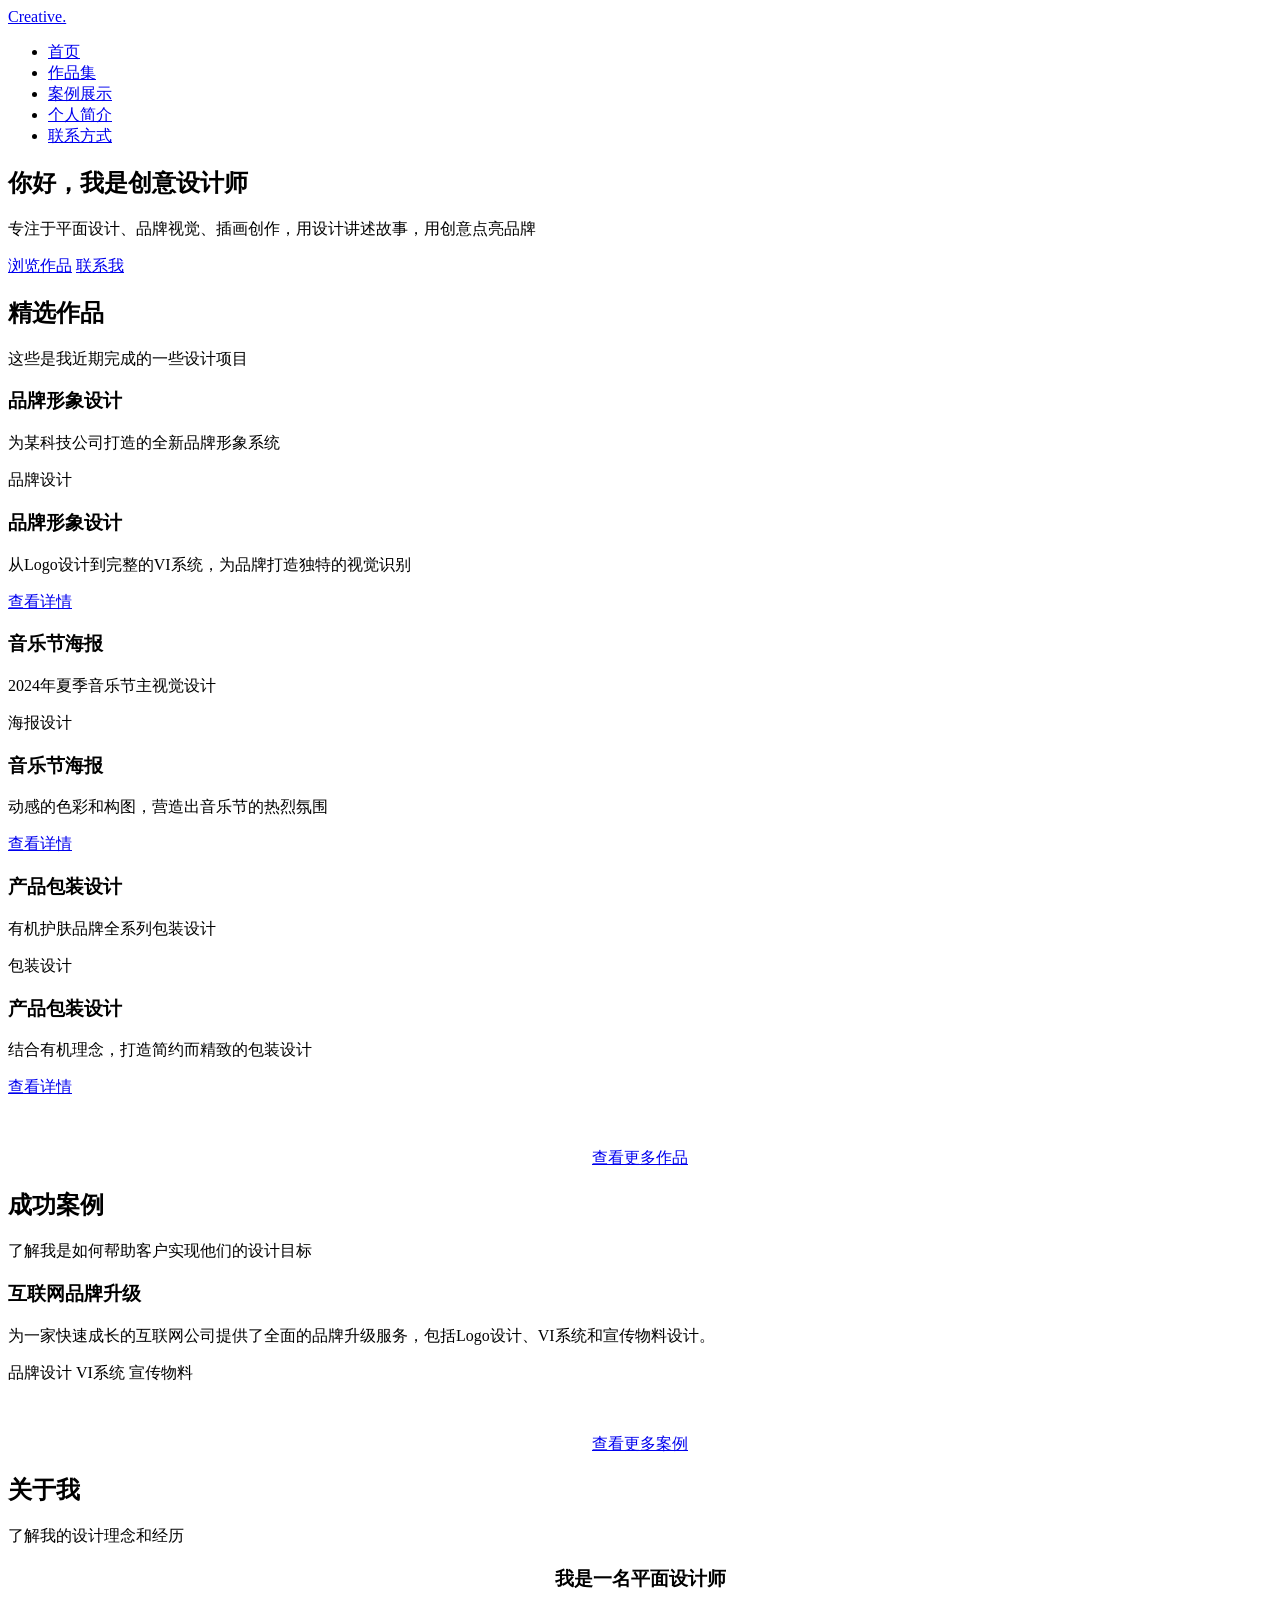
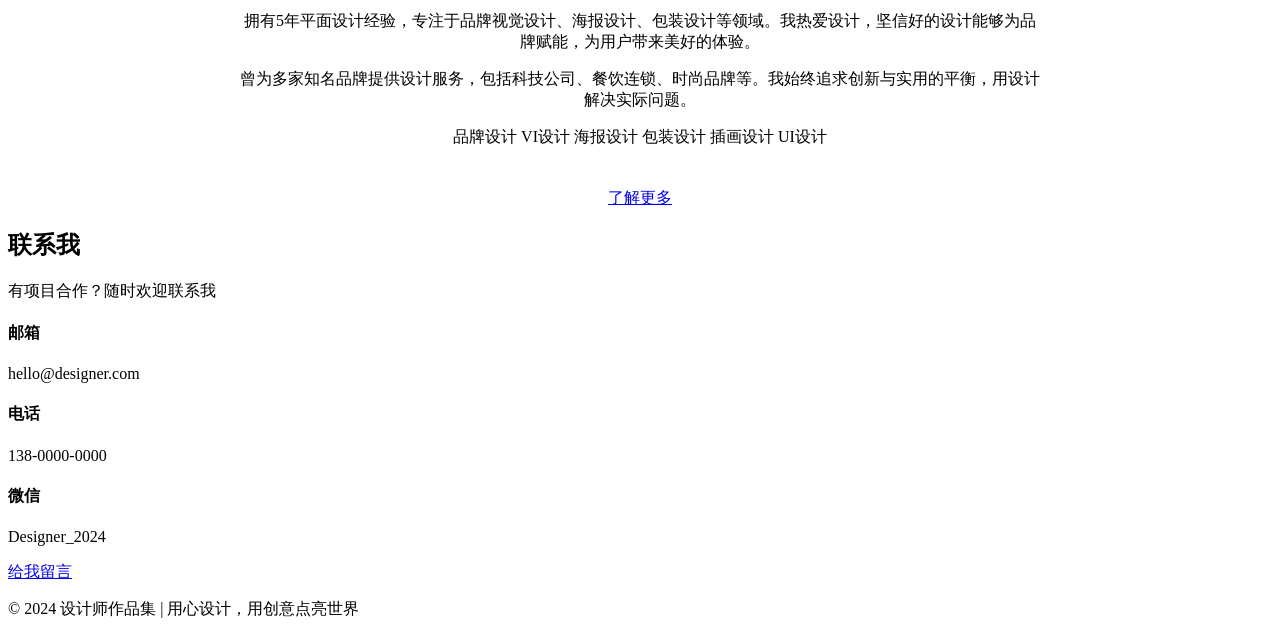
==== index.html @ 2ac720ab "Add files via upload" ====
<!DOCTYPE html>
<html lang="zh-CN">
<head>
    <meta charset="UTF-8">
    <meta name="viewport" content="width=device-width, initial-scale=1.0">
    <title>设计师作品集 - 创意设计工作室</title>
    <link rel="stylesheet" href="styles.css">
</head>
<body>
    <header>
        <nav>
            <a href="index.html" class="logo">Creative.</a>
            <ul class="nav-links">
                <li><a href="index.html" class="active">首页</a></li>
                <li><a href="portfolio.html">作品集</a></li>
                <li><a href="cases.html">案例展示</a></li>
                <li><a href="about.html">个人简介</a></li>
                <li><a href="contact.html">联系方式</a></li>
            </ul>
            <div class="menu-toggle">
                <span></span>
                <span></span>
                <span></span>
            </div>
        </nav>
    </header>

    <section class="hero">
        <div class="hero-content">
            <h1>你好，我是<span>创意设计师</span></h1>
            <p>专注于平面设计、品牌视觉、插画创作，用设计讲述故事，用创意点亮品牌</p>
            <div>
                <a href="portfolio.html" class="btn">浏览作品</a>
                <a href="contact.html" class="btn btn-secondary">联系我</a>
            </div>
        </div>
    </section>

    <section id="portfolio" class="section">
        <div class="section-title">
            <h2>精选<span>作品</span></h2>
            <p>这些是我近期完成的一些设计项目</p>
        </div>
        <div class="portfolio-grid">
            <div class="portfolio-card">
                <div class="portfolio-card-inner">
                    <div class="portfolio-card-front">
                        <div class="portfolio-image">
                            <img src="images/work-1.jpg" alt="品牌设计" onerror="this.style.display='none'">
                        </div>
                        <div class="portfolio-info">
                            <h3>品牌形象设计</h3>
                            <p>为某科技公司打造的全新品牌形象系统</p>
                            <span class="portfolio-tag">品牌设计</span>
                        </div>
                    </div>
                    <div class="portfolio-card-back">
                        <h3>品牌形象设计</h3>
                        <p>从Logo设计到完整的VI系统，为品牌打造独特的视觉识别</p>
                        <a href="project-branding.html" class="btn">查看详情</a>
                    </div>
                </div>
            </div>
            <div class="portfolio-card">
                <div class="portfolio-card-inner">
                    <div class="portfolio-card-front">
                        <div class="portfolio-image">
                            <img src="images/work-4.jpg" alt="海报设计" onerror="this.style.display='none'">
                        </div>
                        <div class="portfolio-info">
                            <h3>音乐节海报</h3>
                            <p>2024年夏季音乐节主视觉设计</p>
                            <span class="portfolio-tag">海报设计</span>
                        </div>
                    </div>
                    <div class="portfolio-card-back">
                        <h3>音乐节海报</h3>
                        <p>动感的色彩和构图，营造出音乐节的热烈氛围</p>
                        <a href="project-poster.html" class="btn">查看详情</a>
                    </div>
                </div>
            </div>
            <div class="portfolio-card">
                <div class="portfolio-card-inner">
                    <div class="portfolio-card-front">
                        <div class="portfolio-image">
                            <img src="images/work-7.jpg" alt="包装设计" onerror="this.style.display='none'">
                        </div>
                        <div class="portfolio-info">
                            <h3>产品包装设计</h3>
                            <p>有机护肤品牌全系列包装设计</p>
                            <span class="portfolio-tag">包装设计</span>
                        </div>
                    </div>
                    <div class="portfolio-card-back">
                        <h3>产品包装设计</h3>
                        <p>结合有机理念，打造简约而精致的包装设计</p>
                        <a href="project-packaging.html" class="btn">查看详情</a>
                    </div>
                </div>
            </div>
        </div>
        <div style="text-align: center; margin-top: 50px;">
            <a href="portfolio.html" class="btn">查看更多作品</a>
        </div>
    </section>

    <section id="cases" class="section">
        <div class="section-title">
            <h2>成功<span>案例</span></h2>
            <p>了解我是如何帮助客户实现他们的设计目标</p>
        </div>
        <div class="cases-container">
            <div class="case-item">
                <div class="case-image">
                    <img src="images/case-1.jpg" alt="案例1" onerror="this.style.display='none'">
                </div>
                <div class="case-content">
                    <h3>互联网品牌升级</h3>
                    <p>为一家快速成长的互联网公司提供了全面的品牌升级服务，包括Logo设计、VI系统和宣传物料设计。</p>
                    <div class="case-meta">
                        <span>品牌设计</span>
                        <span>VI系统</span>
                        <span>宣传物料</span>
                    </div>
                </div>
            </div>
        </div>
        <div style="text-align: center; margin-top: 50px;">
            <a href="cases.html" class="btn">查看更多案例</a>
        </div>
    </section>

    <section id="about" class="section">
        <div class="section-title">
            <h2>关于<span>我</span></h2>
            <p>了解我的设计理念和经历</p>
        </div>
        <div class="about-container" style="grid-template-columns: 1fr;">
            <div class="about-content" style="text-align: center; max-width: 800px; margin: 0 auto;">
                <h3>我是<span>一名平面设计师</span></h3>
                <p>拥有5年平面设计经验，专注于品牌视觉设计、海报设计、包装设计等领域。我热爱设计，坚信好的设计能够为品牌赋能，为用户带来美好的体验。</p>
                <p>曾为多家知名品牌提供设计服务，包括科技公司、餐饮连锁、时尚品牌等。我始终追求创新与实用的平衡，用设计解决实际问题。</p>
                <div class="skills">
                    <span class="skill-tag">品牌设计</span>
                    <span class="skill-tag">VI设计</span>
                    <span class="skill-tag">海报设计</span>
                    <span class="skill-tag">包装设计</span>
                    <span class="skill-tag">插画设计</span>
                    <span class="skill-tag">UI设计</span>
                </div>
                <div style="margin-top: 40px;">
                    <a href="about.html" class="btn">了解更多</a>
                </div>
            </div>
        </div>
    </section>

    <section id="contact" class="section">
        <div class="section-title">
            <h2>联系<span>我</span></h2>
            <p>有项目合作？随时欢迎联系我</p>
        </div>
        <div class="contact-container">
            <div class="contact-info">
                <div class="contact-item">
                    <h4>邮箱</h4>
                    <p>hello@designer.com</p>
                </div>
                <div class="contact-item">
                    <h4>电话</h4>
                    <p>138-0000-0000</p>
                </div>
                <div class="contact-item">
                    <h4>微信</h4>
                    <p>Designer_2024</p>
                </div>
            </div>
            <a href="contact.html" class="btn">给我留言</a>
        </div>
    </section>

    <footer>
        <p>© 2024 设计师作品集 | 用心设计，用创意点亮世界</p>
    </footer>

    <script src="script.js"></script>
    <script src="particles.js"></script>
    <script src="bubbles.js"></script>
    <script>
        document.addEventListener('DOMContentLoaded', function() {
            const heroSection = document.querySelector('.hero');
            if (heroSection) {
                new ParticleEffect(heroSection);
            }
            
            const sections = document.querySelectorAll('.section');
            sections.forEach(section => {
                new BubbleEffect(section);
            });
        });
    </script>
</body>
</html>
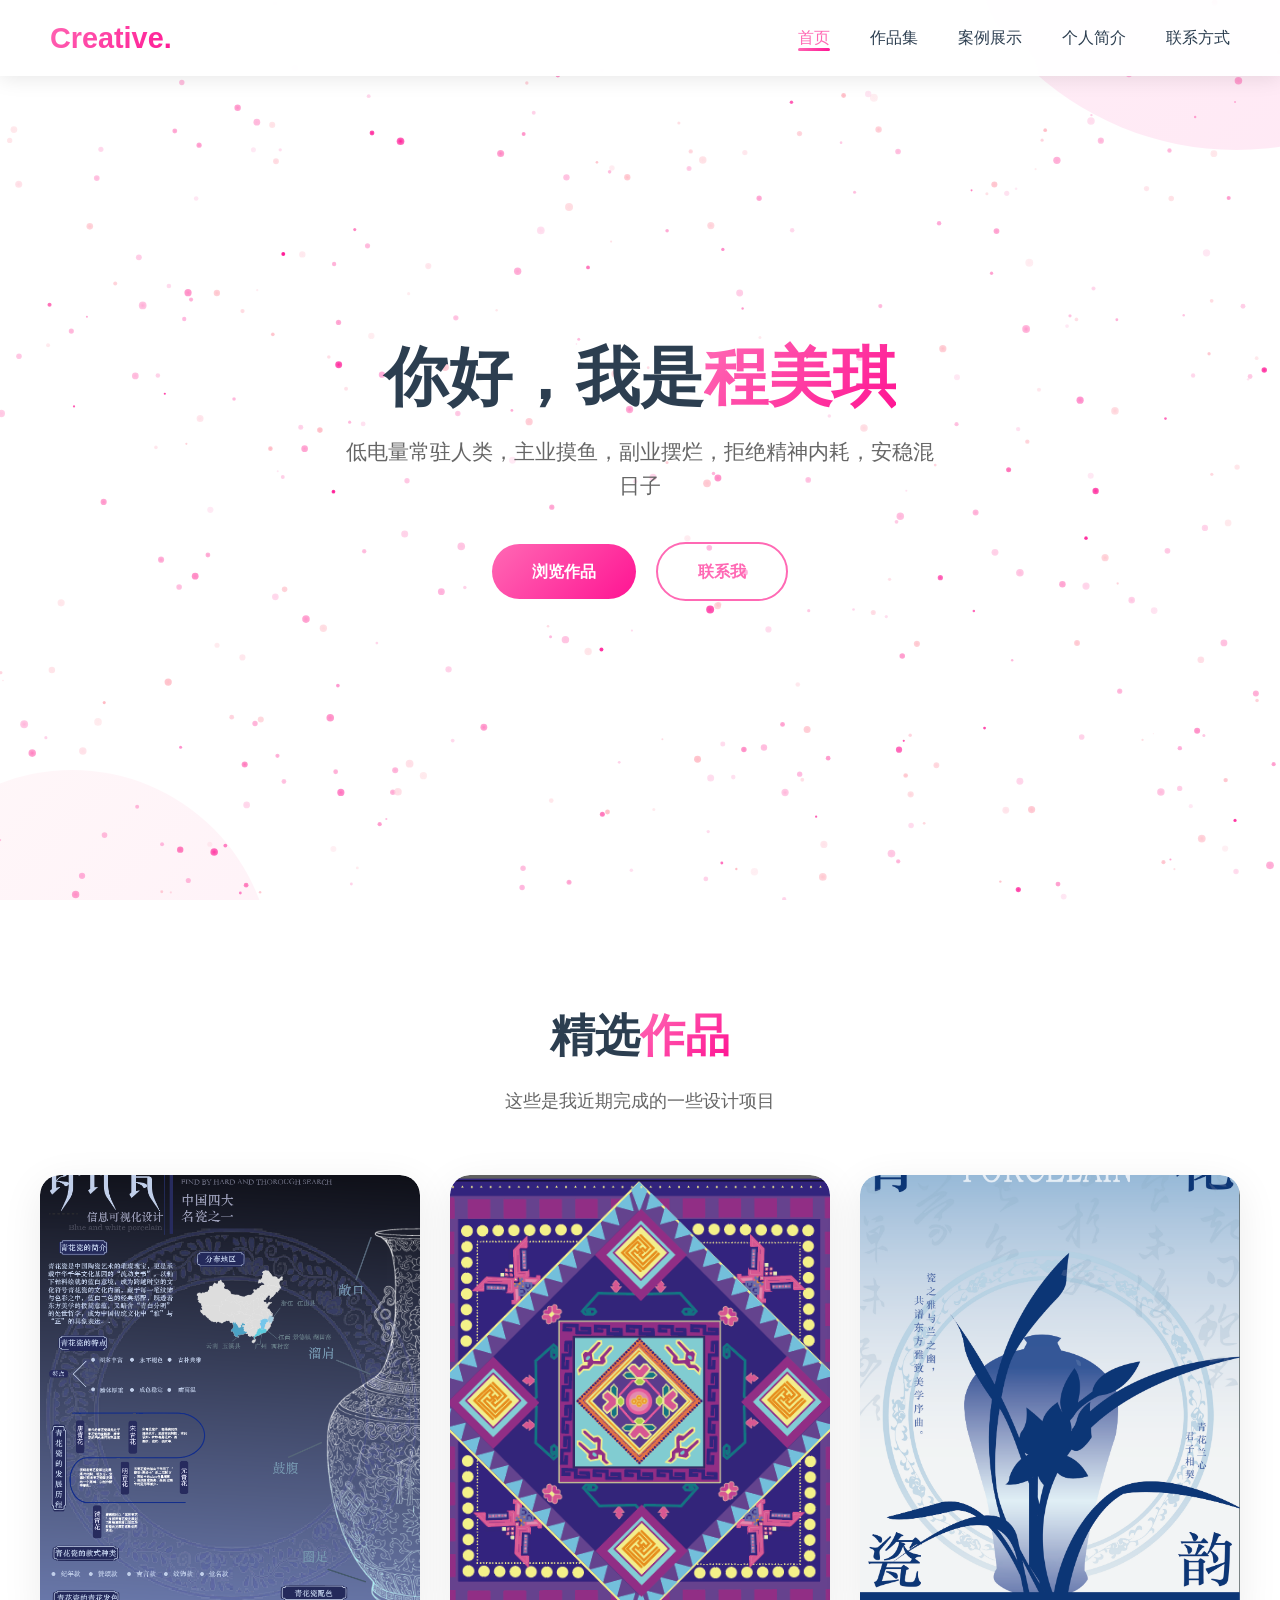
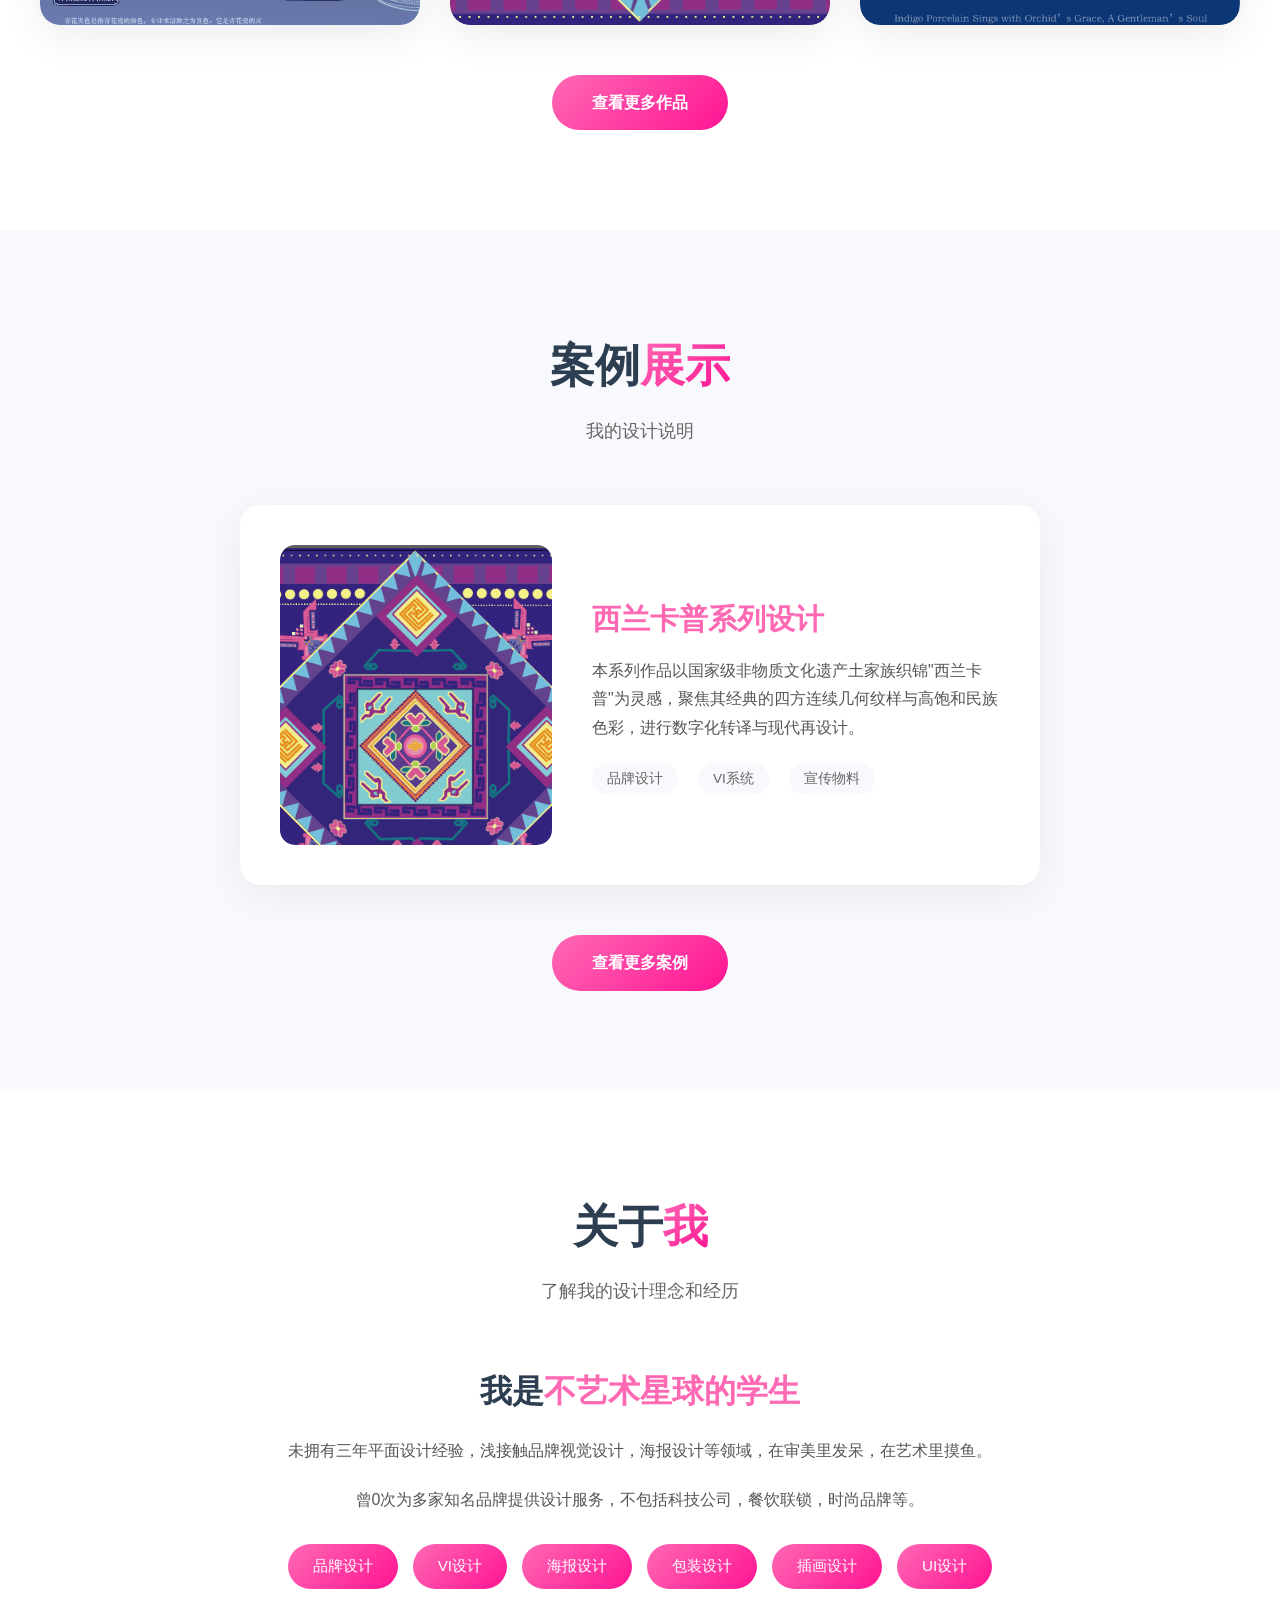
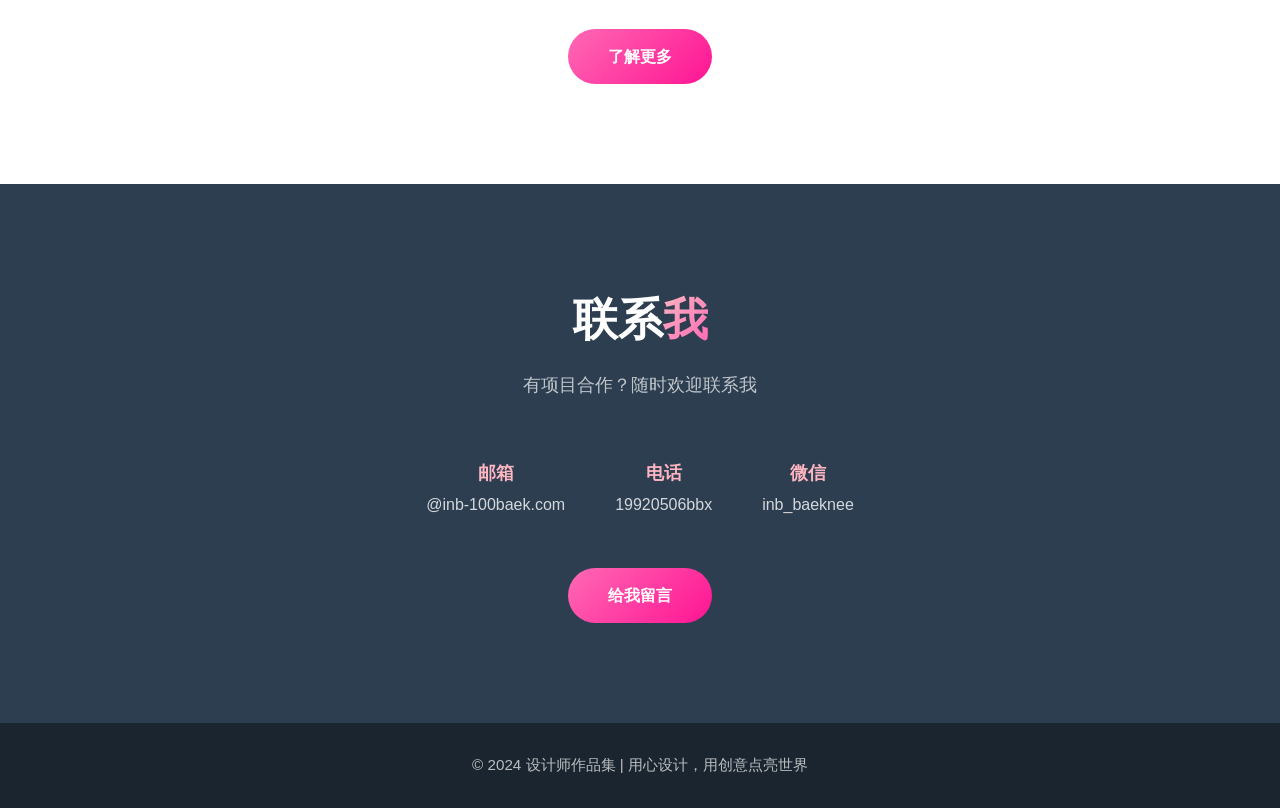
==== commit 894fe18b: "Add files via upload 作品集网页" ====
--- a/index.html
+++ b/index.html
@@ -5,6 +5,77 @@
     <meta name="viewport" content="width=device-width, initial-scale=1.0">
     <title>设计师作品集 - 创意设计工作室</title>
     <link rel="stylesheet" href="styles.css">
+    <style>
+        body {
+            cursor: url("data:image/svg+xml,%3Csvg xmlns='http://www.w3.org/2000/svg' width='32' height='32' viewBox='0 0 32 32'%3E%3Ccircle cx='16' cy='16' r='8' fill='%23FF69B4' fill-opacity='0.8'/%3E%3Ccircle cx='16' cy='16' r='12' fill='none' stroke='%23FF1493' stroke-width='2' stroke-opacity='0.6'/%3E%3Ccircle cx='16' cy='16' r='3' fill='white'/%3E%3C/svg%3E") 16 16, auto;
+        }
+        a, button, .btn, .portfolio-card, .case-item, .menu-toggle {
+            cursor: url("data:image/svg+xml,%3Csvg xmlns='http://www.w3.org/2000/svg' width='32' height='32' viewBox='0 0 32 32'%3E%3Ccircle cx='16' cy='16' r='10' fill='%23FF1493' fill-opacity='0.9'/%3E%3Ccircle cx='16' cy='16' r='14' fill='none' stroke='%23FF69B4' stroke-width='2' stroke-opacity='0.7'/%3E%3Ccircle cx='16' cy='16' r='4' fill='white'/%3E%3Cpath d='M16 4 L16 8 M16 24 L16 28 M4 16 L8 16 M24 16 L28 16' stroke='white' stroke-width='2' stroke-opacity='0.5'/%3E%3C/svg%3E") 16 16, pointer;
+        }
+        a:hover, button:hover, .btn:hover, .portfolio-card:hover, .case-item:hover {
+            cursor: url("data:image/svg+xml,%3Csvg xmlns='http://www.w3.org/2000/svg' width='40' height='40' viewBox='0 0 40 40'%3E%3Ccircle cx='20' cy='20' r='12' fill='%23FF69B4' fill-opacity='0.95'/%3E%3Ccircle cx='20' cy='20' r='17' fill='none' stroke='%23FF1493' stroke-width='2' stroke-opacity='0.8'/%3E%3Ccircle cx='20' cy='20' r='5' fill='white'/%3E%3Cpath d='M20 5 L20 10 M20 30 L20 35 M5 20 L10 20 M30 20 L35 20' stroke='white' stroke-width='2' stroke-opacity='0.6'/%3E%3Ccircle cx='20' cy='20' r='20' fill='none' stroke='%23FFB6C1' stroke-width='1' stroke-opacity='0.4' stroke-dasharray='3 3'/%3E%3C/svg%3E") 20 20, pointer;
+        }
+        #cases .case-item {
+            overflow: hidden;
+            border-radius: 20px;
+            position: relative;
+            max-width: 800px;
+            margin: 0 auto;
+        }
+        #cases .case-image {
+            overflow: hidden;
+        }
+        #cases .case-image img {
+            width: 100%;
+            height: 400px;
+            object-fit: cover;
+            transition: all 0.6s cubic-bezier(0.25, 0.46, 0.45, 0.94);
+            filter: saturate(1);
+        }
+        #cases .case-item:hover .case-image img {
+            transform: scale(1.15) rotate(2deg);
+            filter: saturate(1.3) blur(4px);
+        }
+        #cases .case-item::before {
+            content: '';
+            position: absolute;
+            top: 0;
+            left: 0;
+            right: 0;
+            bottom: 0;
+            background: linear-gradient(
+                135deg,
+                rgba(233, 30, 99, 0.3) 0%,
+                rgba(156, 39, 176, 0.2) 50%,
+                rgba(33, 150, 243, 0.3) 100%
+            );
+            opacity: 0;
+            transition: opacity 0.5s ease;
+            z-index: 1;
+            pointer-events: none;
+        }
+        #cases .case-item:hover::before {
+            opacity: 1;
+        }
+        #cases .case-item::after {
+            content: '';
+            position: absolute;
+            top: 50%;
+            left: 50%;
+            width: 0;
+            height: 0;
+            background: radial-gradient(circle, rgba(255,255,255,0.3) 0%, transparent 70%);
+            border-radius: 50%;
+            transform: translate(-50%, -50%);
+            transition: all 0.6s ease;
+            z-index: 2;
+            pointer-events: none;
+        }
+        #cases .case-item:hover::after {
+            width: 300%;
+            height: 300%;
+        }
+    </style>
 </head>
 <body>
     <header>
@@ -27,8 +98,8 @@
 
     <section class="hero">
         <div class="hero-content">
-            <h1>你好，我是<span>创意设计师</span></h1>
-            <p>专注于平面设计、品牌视觉、插画创作，用设计讲述故事，用创意点亮品牌</p>
+            <h1>你好，我是<span>程美琪</span></h1>
+            <p>低电量常驻人类，主业摸鱼，副业摆烂，拒绝精神内耗，安稳混日子</p>
             <div>
                 <a href="portfolio.html" class="btn">浏览作品</a>
                 <a href="contact.html" class="btn btn-secondary">联系我</a>
@@ -55,8 +126,8 @@
                         </div>
                     </div>
                     <div class="portfolio-card-back">
-                        <h3>品牌形象设计</h3>
-                        <p>从Logo设计到完整的VI系统，为品牌打造独特的视觉识别</p>
+                        <h3>信息可视化设计</h3>
+                        <p>将传统陶瓷文化转化为直观易读的视觉内容，实现非遗文化的轻量化科普传播。</p>
                         <a href="project-branding.html" class="btn">查看详情</a>
                     </div>
                 </div>
@@ -74,9 +145,9 @@
                         </div>
                     </div>
                     <div class="portfolio-card-back">
-                        <h3>音乐节海报</h3>
-                        <p>动感的色彩和构图，营造出音乐节的热烈氛围</p>
-                        <a href="project-poster.html" class="btn">查看详情</a>
+                        <h3>西兰卡普纹样再设计</h3>
+                        <p>提取其经典几何骨架、花卉符号与民族色彩，进行数字化再设计。</p>
+                        <a href="project-logo.html" class="btn">查看详情</a>
                     </div>
                 </div>
             </div>
@@ -93,9 +164,9 @@
                         </div>
                     </div>
                     <div class="portfolio-card-back">
-                        <h3>产品包装设计</h3>
-                        <p>结合有机理念，打造简约而精致的包装设计</p>
-                        <a href="project-packaging.html" class="btn">查看详情</a>
+                        <h3>海报设计</h3>
+                        <p>以极简蓝白剪影风格呈现东方美学意境，传递"瓷韵与君子风骨相融"的文化内核。</p>
+                        <a href="project-brochure.html" class="btn">查看详情</a>
                     </div>
                 </div>
             </div>
@@ -107,17 +178,17 @@
 
     <section id="cases" class="section">
         <div class="section-title">
-            <h2>成功<span>案例</span></h2>
-            <p>了解我是如何帮助客户实现他们的设计目标</p>
+            <h2>案例<span>展示</span></h2>
+            <p>我的设计说明</p>
         </div>
         <div class="cases-container">
             <div class="case-item">
                 <div class="case-image">
-                    <img src="images/case-1.jpg" alt="案例1" onerror="this.style.display='none'">
+                    <img src="images/work-4.jpg" alt="案例1" onerror="this.style.display='none'">
                 </div>
                 <div class="case-content">
-                    <h3>互联网品牌升级</h3>
-                    <p>为一家快速成长的互联网公司提供了全面的品牌升级服务，包括Logo设计、VI系统和宣传物料设计。</p>
+                    <h3>西兰卡普系列设计</h3>
+                    <p>本系列作品以国家级非物质文化遗产土家族织锦"西兰卡普"为灵感，聚焦其经典的四方连续几何纹样与高饱和民族色彩，进行数字化转译与现代再设计。</p>
                     <div class="case-meta">
                         <span>品牌设计</span>
                         <span>VI系统</span>
@@ -138,9 +209,9 @@
         </div>
         <div class="about-container" style="grid-template-columns: 1fr;">
             <div class="about-content" style="text-align: center; max-width: 800px; margin: 0 auto;">
-                <h3>我是<span>一名平面设计师</span></h3>
-                <p>拥有5年平面设计经验，专注于品牌视觉设计、海报设计、包装设计等领域。我热爱设计，坚信好的设计能够为品牌赋能，为用户带来美好的体验。</p>
-                <p>曾为多家知名品牌提供设计服务，包括科技公司、餐饮连锁、时尚品牌等。我始终追求创新与实用的平衡，用设计解决实际问题。</p>
+                <h3>我是<span>不艺术星球的学生</span></h3>
+                <p>未拥有三年平面设计经验，浅接触品牌视觉设计，海报设计等领域，在审美里发呆，在艺术里摸鱼。</p>
+                <p>曾0次为多家知名品牌提供设计服务，不包括科技公司，餐饮联锁，时尚品牌等。</p>
                 <div class="skills">
                     <span class="skill-tag">品牌设计</span>
                     <span class="skill-tag">VI设计</span>
@@ -165,15 +236,15 @@
             <div class="contact-info">
                 <div class="contact-item">
                     <h4>邮箱</h4>
-                    <p>hello@designer.com</p>
+                    <p>@inb-100baek.com</p>
                 </div>
                 <div class="contact-item">
                     <h4>电话</h4>
-                    <p>138-0000-0000</p>
+                    <p>19920506bbx</p>
                 </div>
                 <div class="contact-item">
                     <h4>微信</h4>
-                    <p>Designer_2024</p>
+                    <p>inb_baeknee</p>
                 </div>
             </div>
             <a href="contact.html" class="btn">给我留言</a>
@@ -193,7 +264,7 @@
             if (heroSection) {
                 new ParticleEffect(heroSection);
             }
-            
+
             const sections = document.querySelectorAll('.section');
             sections.forEach(section => {
                 new BubbleEffect(section);
--- a/styles.css
+++ b/styles.css
@@ -0,0 +1,744 @@
+:root {
+    --primary: #FF69B4;
+    --secondary: #FF1493;
+    --accent: #FFB6C1;
+    --dark: #2C3E50;
+    --light: #F7F9FC;
+    --white: #FFFFFF;
+    --gradient-1: linear-gradient(135deg, #FF69B4 0%, #FF1493 100%);
+    --gradient-2: linear-gradient(135deg, #FFB6C1 0%, #FF69B4 100%);
+    --gradient-3: linear-gradient(135deg, #FF1493 0%, #FFB6C1 100%);
+}
+
+* {
+    margin: 0;
+    padding: 0;
+    box-sizing: border-box;
+}
+
+html {
+    scroll-behavior: smooth;
+}
+
+body {
+    font-family: 'Segoe UI', 'Microsoft YaHei', sans-serif;
+    background-color: var(--light);
+    color: var(--dark);
+    line-height: 1.6;
+    overflow-x: hidden;
+}
+
+a {
+    text-decoration: none;
+    color: inherit;
+}
+
+ul {
+    list-style: none;
+}
+
+.container {
+    max-width: 1200px;
+    margin: 0 auto;
+    padding: 0 20px;
+}
+
+header {
+    position: fixed;
+    top: 0;
+    left: 0;
+    width: 100%;
+    z-index: 1000;
+    background: rgba(255, 255, 255, 0.95);
+    backdrop-filter: blur(10px);
+    box-shadow: 0 2px 20px rgba(0, 0, 0, 0.1);
+}
+
+nav {
+    display: flex;
+    justify-content: space-between;
+    align-items: center;
+    padding: 15px 50px;
+    max-width: 1400px;
+    margin: 0 auto;
+}
+
+.logo {
+    font-size: 1.8rem;
+    font-weight: 700;
+    background: var(--gradient-1);
+    -webkit-background-clip: text;
+    -webkit-text-fill-color: transparent;
+    background-clip: text;
+}
+
+.nav-links {
+    display: flex;
+    gap: 40px;
+}
+
+.nav-links a {
+    font-weight: 500;
+    font-size: 1rem;
+    position: relative;
+    padding: 5px 0;
+    transition: color 0.3s;
+}
+
+.nav-links a::after {
+    content: '';
+    position: absolute;
+    bottom: 0;
+    left: 0;
+    width: 0;
+    height: 3px;
+    background: var(--gradient-1);
+    border-radius: 2px;
+    transition: width 0.3s ease;
+}
+
+.nav-links a:hover::after,
+.nav-links a.active::after {
+    width: 100%;
+}
+
+.nav-links a:hover,
+.nav-links a.active {
+    color: var(--primary);
+}
+
+.menu-toggle {
+    display: none;
+    flex-direction: column;
+    gap: 5px;
+    cursor: pointer;
+    padding: 10px;
+}
+
+.menu-toggle span {
+    width: 25px;
+    height: 3px;
+    background: var(--dark);
+    border-radius: 2px;
+    transition: 0.3s;
+}
+
+.hero {
+    min-height: 100vh;
+    display: flex;
+    align-items: center;
+    justify-content: center;
+    text-align: center;
+    padding: 120px 20px 80px;
+    background: var(--white);
+    position: relative;
+    overflow: hidden;
+}
+
+.hero::before {
+    content: '';
+    position: absolute;
+    top: -50%;
+    right: -20%;
+    width: 600px;
+    height: 600px;
+    background: var(--gradient-1);
+    border-radius: 50%;
+    opacity: 0.1;
+    animation: float 6s ease-in-out infinite;
+}
+
+.hero::after {
+    content: '';
+    position: absolute;
+    bottom: -30%;
+    left: -10%;
+    width: 400px;
+    height: 400px;
+    background: var(--gradient-2);
+    border-radius: 50%;
+    opacity: 0.1;
+    animation: float 8s ease-in-out infinite reverse;
+}
+
+@keyframes float {
+    0%, 100% { transform: translateY(0) rotate(0deg); }
+    50% { transform: translateY(-30px) rotate(5deg); }
+}
+
+.hero-content {
+    position: relative;
+    z-index: 1;
+}
+
+.hero h1 {
+    font-size: 4rem;
+    font-weight: 800;
+    margin-bottom: 20px;
+    line-height: 1.2;
+}
+
+.hero h1 span {
+    background: var(--gradient-1);
+    -webkit-background-clip: text;
+    -webkit-text-fill-color: transparent;
+    background-clip: text;
+    animation: textGlow 2s ease-in-out infinite alternate;
+}
+
+@keyframes textGlow {
+    from {
+        text-shadow: 0 0 10px rgba(255, 105, 180, 0.5),
+                     0 0 20px rgba(255, 105, 180, 0.3),
+                     0 0 30px rgba(255, 105, 180, 0.2);
+    }
+    to {
+        text-shadow: 0 0 20px rgba(255, 105, 180, 0.8),
+                     0 0 30px rgba(255, 105, 180, 0.6),
+                     0 0 40px rgba(255, 105, 180, 0.4);
+    }
+}
+
+.hero p {
+    font-size: 1.3rem;
+    color: #666;
+    max-width: 600px;
+    margin: 0 auto 40px;
+}
+
+.btn {
+    display: inline-block;
+    padding: 15px 40px;
+    background: var(--gradient-1);
+    color: var(--white);
+    border-radius: 50px;
+    font-weight: 600;
+    font-size: 1rem;
+    transition: transform 0.3s, box-shadow 0.3s;
+    border: none;
+    cursor: pointer;
+    animation: pulse 3s ease-in-out infinite;
+}
+
+.btn:hover {
+    transform: translateY(-3px);
+    box-shadow: 0 10px 30px rgba(255, 105, 180, 0.6);
+    animation: none;
+}
+
+@keyframes pulse {
+    0% {
+        box-shadow: 0 0 0 0 rgba(255, 105, 180, 0.4);
+    }
+    70% {
+        box-shadow: 0 0 0 15px rgba(255, 105, 180, 0);
+    }
+    100% {
+        box-shadow: 0 0 0 0 rgba(255, 105, 180, 0);
+    }
+}
+
+.btn-secondary {
+    background: transparent;
+    border: 2px solid var(--primary);
+    color: var(--primary);
+    margin-left: 15px;
+}
+
+.btn-secondary:hover {
+    background: var(--primary);
+    color: var(--white);
+}
+
+.section {
+    padding: 100px 20px;
+}
+
+.section-title {
+    text-align: center;
+    margin-bottom: 60px;
+}
+
+.section-title h2 {
+    font-size: 2.8rem;
+    font-weight: 700;
+    margin-bottom: 15px;
+}
+
+.section-title h2 span {
+    background: var(--gradient-1);
+    -webkit-background-clip: text;
+    -webkit-text-fill-color: transparent;
+    background-clip: text;
+}
+
+.section-title p {
+    color: #666;
+    font-size: 1.1rem;
+}
+
+#portfolio {
+    background: var(--white);
+}
+
+.portfolio-grid {
+    display: grid;
+    grid-template-columns: repeat(auto-fit, minmax(350px, 1fr));
+    gap: 30px;
+    max-width: 1200px;
+    margin: 0 auto;
+}
+
+.portfolio-card {
+    background: var(--white);
+    border-radius: 20px;
+    overflow: hidden;
+    box-shadow: 0 10px 40px rgba(0, 0, 0, 0.08);
+    transition: transform 0.3s, box-shadow 0.3s;
+    cursor: pointer;
+    position: relative;
+    height: 450px;
+    perspective: 1000px;
+}
+
+.portfolio-card-inner {
+    position: relative;
+    width: 100%;
+    height: 100%;
+    text-align: center;
+    transition: transform 0.6s;
+    transform-style: preserve-3d;
+}
+
+.portfolio-card:hover .portfolio-card-inner {
+    transform: rotateY(180deg);
+}
+
+.portfolio-card-front, .portfolio-card-back {
+    position: absolute;
+    width: 100%;
+    height: 100%;
+    -webkit-backface-visibility: hidden;
+    backface-visibility: hidden;
+    border-radius: 20px;
+    overflow: hidden;
+}
+
+.portfolio-card-front {
+    background: var(--white);
+}
+
+.portfolio-card-back {
+    background: var(--gradient-1);
+    color: var(--white);
+    transform: rotateY(180deg);
+    display: flex;
+    flex-direction: column;
+    justify-content: center;
+    align-items: center;
+    padding: 30px;
+}
+
+.portfolio-card-back h3 {
+    font-size: 1.5rem;
+    margin-bottom: 15px;
+}
+
+.portfolio-card-back p {
+    font-size: 1rem;
+    margin-bottom: 20px;
+    color: rgba(255, 255, 255, 0.9);
+}
+
+.portfolio-card-back .btn {
+    background: rgba(255, 255, 255, 0.2);
+    border: 2px solid rgba(255, 255, 255, 0.8);
+    color: var(--white);
+    padding: 10px 30px;
+    font-size: 0.9rem;
+}
+
+.portfolio-card-back .btn:hover {
+    background: rgba(255, 255, 255, 0.9);
+    color: var(--primary);
+}
+
+.portfolio-card:hover {
+    transform: translateY(-10px);
+    box-shadow: 0 20px 60px rgba(0, 0, 0, 0.15);
+}
+
+.portfolio-image {
+    width: 100%;
+    height: 280px;
+    background: var(--gradient-2);
+    position: relative;
+    overflow: hidden;
+}
+
+.portfolio-image img {
+    width: 100%;
+    height: 100%;
+    object-fit: cover;
+    transition: transform 0.5s;
+    animation: float 6s ease-in-out infinite;
+}
+
+@keyframes float {
+    0% {
+        transform: translateY(0px) rotate(0deg);
+    }
+    25% {
+        transform: translateY(-5px) rotate(1deg);
+    }
+    50% {
+        transform: translateY(0px) rotate(0deg);
+    }
+    75% {
+        transform: translateY(5px) rotate(-1deg);
+    }
+    100% {
+        transform: translateY(0px) rotate(0deg);
+    }
+}
+
+.portfolio-card:hover .portfolio-image img {
+    transform: scale(1.1) rotate(0deg);
+    animation: none;
+}
+
+.portfolio-card-front .portfolio-info {
+    display: none;
+}
+
+.portfolio-card-front .portfolio-info h3 {
+    display: none;
+}
+
+.portfolio-card-front .portfolio-info p {
+    display: none;
+}
+
+.portfolio-card-front .portfolio-tag {
+    display: none;
+}
+
+.portfolio-image {
+    height: 100%;
+}
+
+.portfolio-image img {
+    height: 100%;
+    object-fit: cover;
+}
+
+#cases {
+    background: var(--light);
+}
+
+.cases-container {
+    max-width: 900px;
+    margin: 0 auto;
+}
+
+.case-item {
+    background: var(--white);
+    border-radius: 20px;
+    padding: 40px;
+    margin-bottom: 40px;
+    box-shadow: 0 10px 40px rgba(0, 0, 0, 0.06);
+    display: grid;
+    grid-template-columns: 1fr 1.5fr;
+    gap: 40px;
+    align-items: center;
+    transition: transform 0.3s;
+}
+
+.case-item:hover {
+    transform: scale(1.02);
+}
+
+.case-image {
+    width: 100%;
+    height: 300px;
+    border-radius: 15px;
+    overflow: hidden;
+}
+
+.case-image img {
+    width: 100%;
+    height: 100%;
+    object-fit: cover;
+}
+
+.case-content h3 {
+    font-size: 1.8rem;
+    margin-bottom: 15px;
+    color: var(--primary);
+}
+
+.case-content p {
+    color: #555;
+    margin-bottom: 20px;
+    line-height: 1.8;
+}
+
+.case-meta {
+    display: flex;
+    gap: 20px;
+    flex-wrap: wrap;
+}
+
+.case-meta span {
+    padding: 5px 15px;
+    background: var(--light);
+    border-radius: 20px;
+    font-size: 0.85rem;
+    color: #666;
+}
+
+#about {
+    background: var(--white);
+}
+
+.about-container {
+    max-width: 1000px;
+    margin: 0 auto;
+    display: grid;
+    grid-template-columns: 1fr 1.5fr;
+    gap: 60px;
+    align-items: center;
+}
+
+.about-image {
+    width: 100%;
+    height: 450px;
+    border-radius: 20px;
+    overflow: hidden;
+    box-shadow: 0 20px 60px rgba(0, 0, 0, 0.1);
+}
+
+.about-image img {
+    width: 100%;
+    height: 100%;
+    object-fit: cover;
+}
+
+.about-content h3 {
+    font-size: 2rem;
+    margin-bottom: 20px;
+}
+
+.about-content h3 span {
+    color: var(--primary);
+}
+
+.about-content p {
+    color: #555;
+    margin-bottom: 20px;
+    line-height: 1.8;
+}
+
+.skills {
+    display: flex;
+    flex-wrap: wrap;
+    gap: 15px;
+    margin-top: 30px;
+}
+
+.skill-tag {
+    padding: 10px 25px;
+    background: var(--gradient-1);
+    color: var(--white);
+    border-radius: 30px;
+    font-weight: 500;
+    font-size: 0.95rem;
+}
+
+#contact {
+    background: var(--dark);
+    color: var(--white);
+}
+
+#contact .section-title h2 span {
+    background: var(--gradient-2);
+    -webkit-background-clip: text;
+    -webkit-text-fill-color: transparent;
+    background-clip: text;
+}
+
+#contact .section-title p {
+    color: rgba(255, 255, 255, 0.7);
+}
+
+.contact-container {
+    max-width: 800px;
+    margin: 0 auto;
+    text-align: center;
+}
+
+.contact-info {
+    display: flex;
+    justify-content: center;
+    gap: 50px;
+    margin-bottom: 50px;
+    flex-wrap: wrap;
+}
+
+.contact-item {
+    text-align: center;
+}
+
+.contact-item i {
+    font-size: 2.5rem;
+    margin-bottom: 15px;
+    display: block;
+}
+
+.contact-item h4 {
+    font-size: 1.1rem;
+    margin-bottom: 5px;
+    color: var(--accent);
+}
+
+.contact-item p {
+    color: rgba(255, 255, 255, 0.8);
+}
+
+.contact-form {
+    display: grid;
+    gap: 20px;
+}
+
+.form-row {
+    display: grid;
+    grid-template-columns: 1fr 1fr;
+    gap: 20px;
+}
+
+.contact-form input,
+.contact-form textarea {
+    width: 100%;
+    padding: 18px 25px;
+    border: 2px solid rgba(255, 255, 255, 0.1);
+    border-radius: 15px;
+    background: rgba(255, 255, 255, 0.05);
+    color: var(--white);
+    font-size: 1rem;
+    font-family: inherit;
+    transition: border-color 0.3s;
+}
+
+.contact-form input::placeholder,
+.contact-form textarea::placeholder {
+    color: rgba(255, 255, 255, 0.5);
+}
+
+.contact-form input:focus,
+.contact-form textarea:focus {
+    outline: none;
+    border-color: var(--secondary);
+}
+
+.contact-form textarea {
+    resize: vertical;
+    min-height: 150px;
+}
+
+footer {
+    background: #1a252f;
+    color: rgba(255, 255, 255, 0.7);
+    text-align: center;
+    padding: 30px 20px;
+}
+
+footer p {
+    font-size: 0.95rem;
+}
+
+footer a {
+    color: var(--secondary);
+    transition: color 0.3s;
+}
+
+footer a:hover {
+    color: var(--accent);
+}
+
+@media (max-width: 900px) {
+    .nav-links {
+        display: none;
+        position: absolute;
+        top: 100%;
+        left: 0;
+        width: 100%;
+        background: var(--white);
+        flex-direction: column;
+        padding: 30px;
+        gap: 20px;
+        box-shadow: 0 10px 30px rgba(0, 0, 0, 0.1);
+    }
+
+    .nav-links.active {
+        display: flex;
+    }
+
+    .menu-toggle {
+        display: flex;
+    }
+
+    .hero h1 {
+        font-size: 2.5rem;
+    }
+
+    .hero p {
+        font-size: 1.1rem;
+    }
+
+    .section-title h2 {
+        font-size: 2rem;
+    }
+
+    .case-item {
+        grid-template-columns: 1fr;
+    }
+
+    .about-container {
+        grid-template-columns: 1fr;
+    }
+
+    .about-image {
+        height: 300px;
+    }
+
+    .form-row {
+        grid-template-columns: 1fr;
+    }
+
+    .portfolio-grid {
+        grid-template-columns: 1fr;
+    }
+}
+
+.page-header {
+    padding: 150px 20px 80px;
+    background: var(--white);
+    text-align: center;
+}
+
+.page-header h1 {
+    font-size: 3rem;
+    margin-bottom: 15px;
+}
+
+.page-header h1 span {
+    background: var(--gradient-1);
+    -webkit-background-clip: text;
+    -webkit-text-fill-color: transparent;
+    background-clip: text;
+}
+
+.page-header p {
+    font-size: 1.2rem;
+    color: #666;
+}
